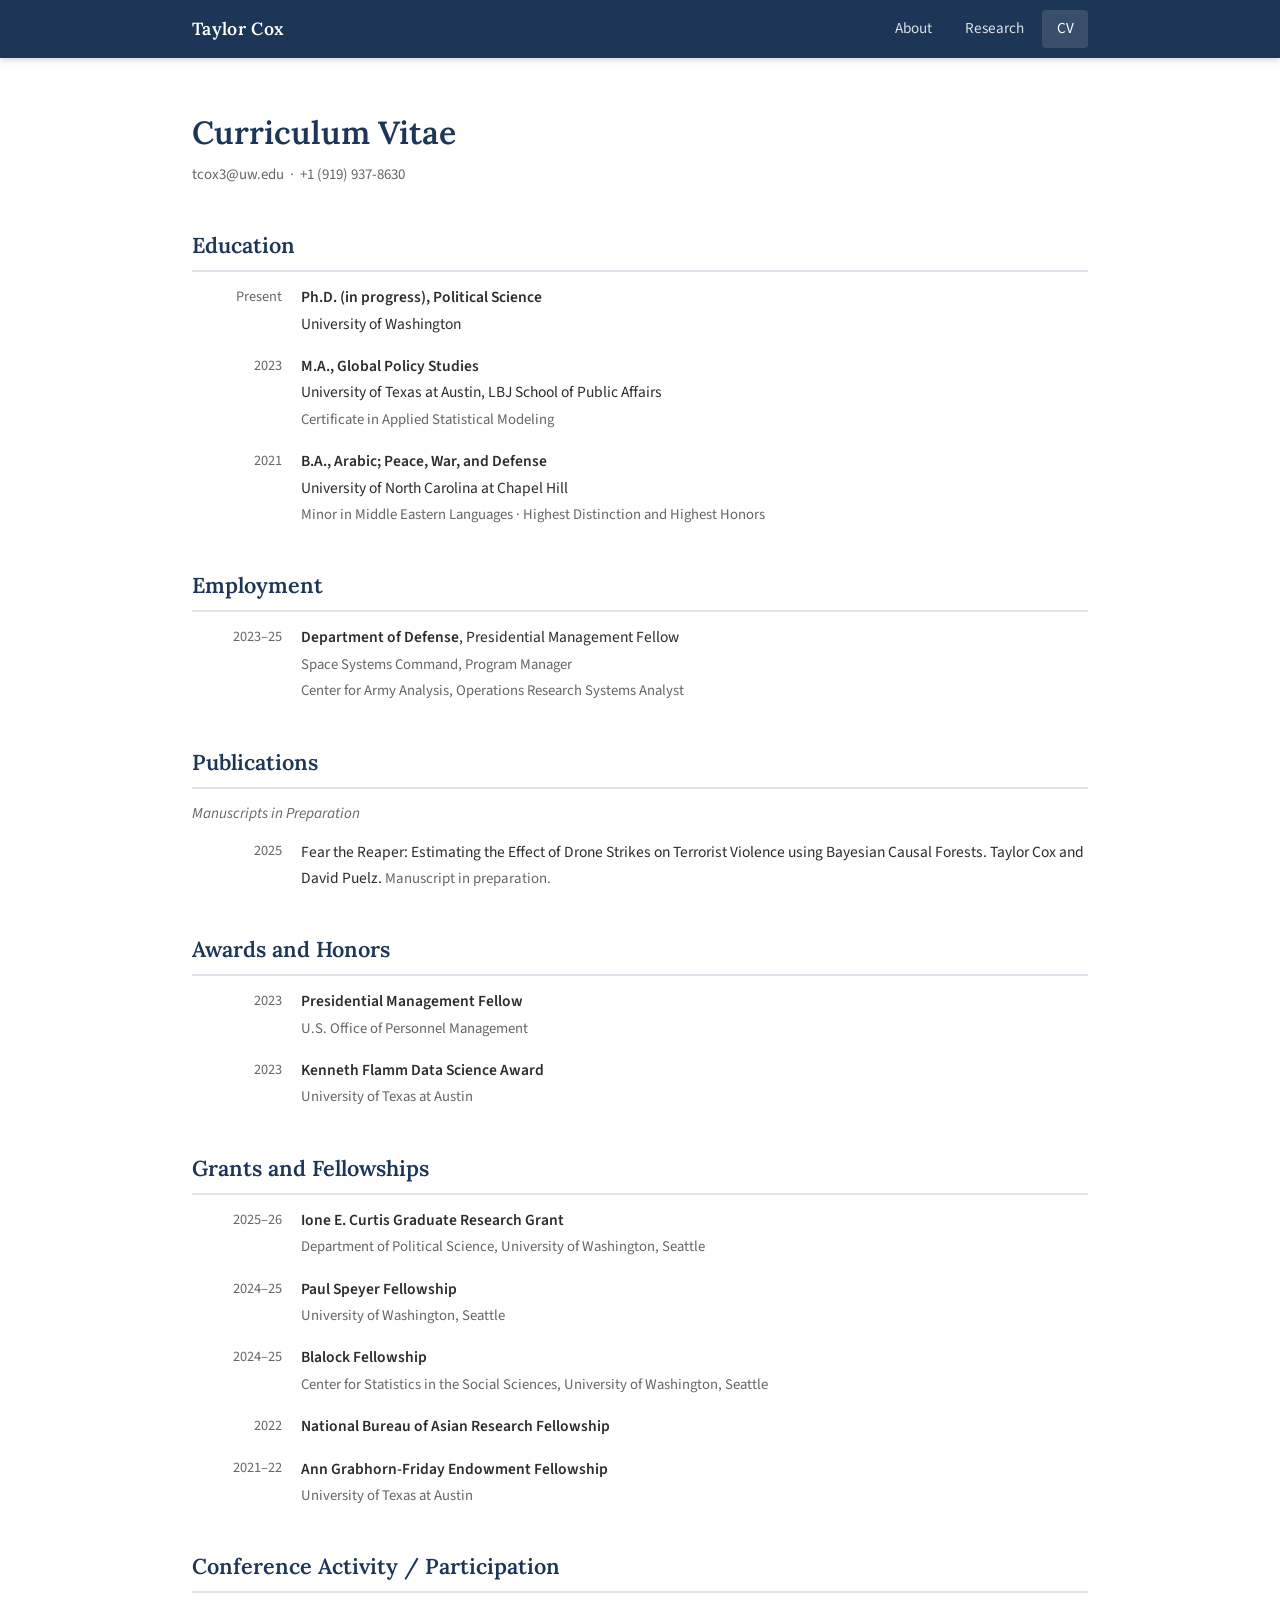
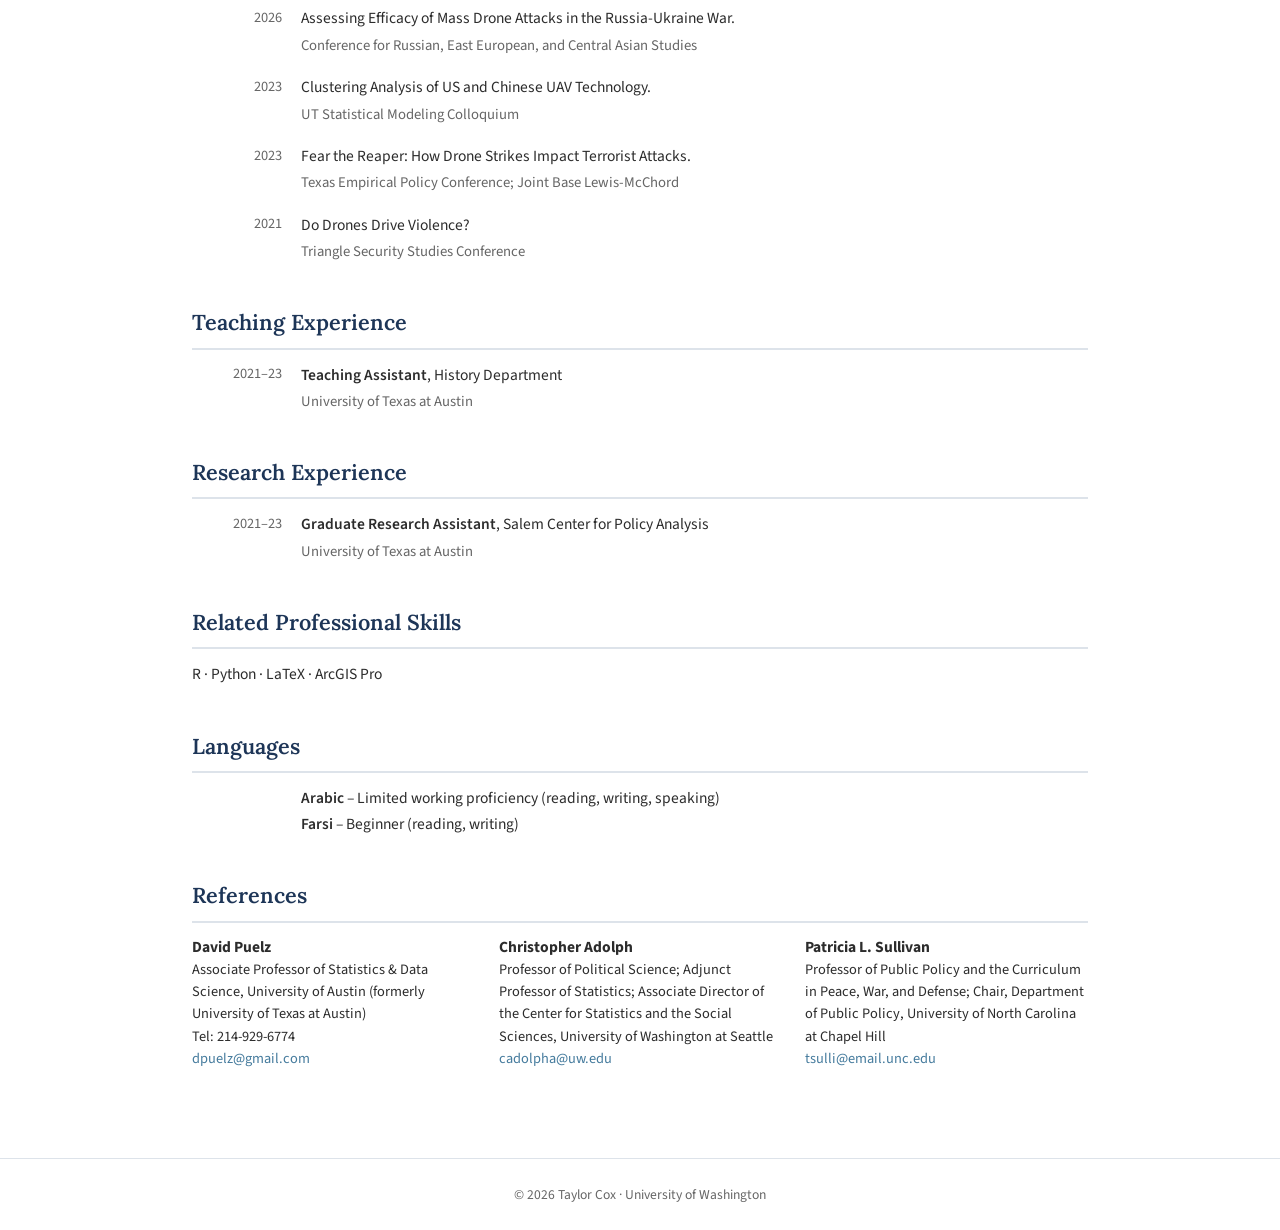
==== cv.html @ e660f240 "Add files via upload" ====
<!DOCTYPE html>
<html lang="en">
<head>
  <meta charset="UTF-8" />
  <meta name="viewport" content="width=device-width, initial-scale=1.0" />
  <title>CV – Taylor Cox</title>
  <link rel="stylesheet" href="style.css" />
</head>
<body>

  <!-- Navigation -->
  <nav>
    <div class="nav-inner">
      <a href="index.html" class="site-name">Taylor Cox</a>
      <ul>
        <li><a href="index.html">About</a></li>
        <li><a href="research.html">Research</a></li>
        <li><a href="cv.html" class="active">CV</a></li>
      </ul>
    </div>
  </nav>

  <!-- Main content -->
  <div class="page cv-page">

    <h1>Curriculum Vitae</h1>
    <div class="cv-contact">
      tcox3@uw.edu &nbsp;&middot;&nbsp; +1 (919) 937-8630
    </div>

    <!-- ======= EDUCATION ======= -->
    <div class="cv-section">
      <h2>Education</h2>

      <div class="cv-entry">
        <div class="cv-year">Present</div>
        <div class="cv-body">
          <strong>Ph.D. (in progress), Political Science</strong><br />
          University of Washington
        </div>
      </div>

      <div class="cv-entry">
        <div class="cv-year">2023</div>
        <div class="cv-body">
          <strong>M.A., Global Policy Studies</strong><br />
          University of Texas at Austin, LBJ School of Public Affairs<br />
          <span class="cv-sub">Certificate in Applied Statistical Modeling</span>
        </div>
      </div>

      <div class="cv-entry">
        <div class="cv-year">2021</div>
        <div class="cv-body">
          <strong>B.A., Arabic; Peace, War, and Defense</strong><br />
          University of North Carolina at Chapel Hill<br />
          <span class="cv-sub">Minor in Middle Eastern Languages &middot; Highest Distinction and Highest Honors</span>
        </div>
      </div>
    </div>

    <!-- ======= EMPLOYMENT ======= -->
    <div class="cv-section">
      <h2>Employment</h2>

      <div class="cv-entry">
        <div class="cv-year">2023&ndash;25</div>
        <div class="cv-body">
          <strong>Department of Defense</strong>, Presidential Management Fellow<br />
          <span class="cv-sub">Space Systems Command, Program Manager</span><br />
          <span class="cv-sub">Center for Army Analysis, Operations Research Systems Analyst</span>
        </div>
      </div>
    </div>

    <!-- ======= PUBLICATIONS ======= -->
    <div class="cv-section">
      <h2>Publications</h2>

      <p style="font-size:0.95rem; font-style:italic; color:var(--muted); margin-bottom:0.75rem;">
        Manuscripts in Preparation
      </p>

      <div class="cv-entry">
        <div class="cv-year">2025</div>
        <div class="cv-body">
          Fear the Reaper: Estimating the Effect of Drone Strikes on Terrorist Violence
          using Bayesian Causal Forests. Taylor Cox and David Puelz.
          <em>Manuscript in preparation.</em>
        </div>
      </div>
    </div>

    <!-- ======= AWARDS ======= -->
    <div class="cv-section">
      <h2>Awards and Honors</h2>

      <div class="cv-entry">
        <div class="cv-year">2023</div>
        <div class="cv-body">
          <strong>Presidential Management Fellow</strong><br />
          <span class="cv-sub">U.S. Office of Personnel Management</span>
        </div>
      </div>

      <div class="cv-entry">
        <div class="cv-year">2023</div>
        <div class="cv-body">
          <strong>Kenneth Flamm Data Science Award</strong><br />
          <span class="cv-sub">University of Texas at Austin</span>
        </div>
      </div>
    </div>

    <!-- ======= GRANTS & FELLOWSHIPS ======= -->
    <div class="cv-section">
      <h2>Grants and Fellowships</h2>

      <div class="cv-entry">
        <div class="cv-year">2025&ndash;26</div>
        <div class="cv-body">
          <strong>Ione E. Curtis Graduate Research Grant</strong><br />
          <span class="cv-sub">Department of Political Science, University of Washington, Seattle</span>
        </div>
      </div>

      <div class="cv-entry">
        <div class="cv-year">2024&ndash;25</div>
        <div class="cv-body">
          <strong>Paul Speyer Fellowship</strong><br />
          <span class="cv-sub">University of Washington, Seattle</span>
        </div>
      </div>

      <div class="cv-entry">
        <div class="cv-year">2024&ndash;25</div>
        <div class="cv-body">
          <strong>Blalock Fellowship</strong><br />
          <span class="cv-sub">Center for Statistics in the Social Sciences, University of Washington, Seattle</span>
        </div>
      </div>

      <div class="cv-entry">
        <div class="cv-year">2022</div>
        <div class="cv-body">
          <strong>National Bureau of Asian Research Fellowship</strong>
        </div>
      </div>

      <div class="cv-entry">
        <div class="cv-year">2021&ndash;22</div>
        <div class="cv-body">
          <strong>Ann Grabhorn-Friday Endowment Fellowship</strong><br />
          <span class="cv-sub">University of Texas at Austin</span>
        </div>
      </div>
    </div>

    <!-- ======= CONFERENCE ACTIVITY ======= -->
    <div class="cv-section">
      <h2>Conference Activity / Participation</h2>

      <div class="cv-entry">
        <div class="cv-year">2026</div>
        <div class="cv-body">
          Assessing Efficacy of Mass Drone Attacks in the Russia-Ukraine War.<br />
          <span class="cv-sub">Conference for Russian, East European, and Central Asian Studies</span>
        </div>
      </div>

      <div class="cv-entry">
        <div class="cv-year">2023</div>
        <div class="cv-body">
          Clustering Analysis of US and Chinese UAV Technology.<br />
          <span class="cv-sub">UT Statistical Modeling Colloquium</span>
        </div>
      </div>

      <div class="cv-entry">
        <div class="cv-year">2023</div>
        <div class="cv-body">
          Fear the Reaper: How Drone Strikes Impact Terrorist Attacks.<br />
          <span class="cv-sub">Texas Empirical Policy Conference; Joint Base Lewis-McChord</span>
        </div>
      </div>

      <div class="cv-entry">
        <div class="cv-year">2021</div>
        <div class="cv-body">
          Do Drones Drive Violence?<br />
          <span class="cv-sub">Triangle Security Studies Conference</span>
        </div>
      </div>
    </div>

    <!-- ======= TEACHING ======= -->
    <div class="cv-section">
      <h2>Teaching Experience</h2>

      <div class="cv-entry">
        <div class="cv-year">2021&ndash;23</div>
        <div class="cv-body">
          <strong>Teaching Assistant</strong>, History Department<br />
          <span class="cv-sub">University of Texas at Austin</span>
        </div>
      </div>
    </div>

    <!-- ======= RESEARCH EXPERIENCE ======= -->
    <div class="cv-section">
      <h2>Research Experience</h2>

      <div class="cv-entry">
        <div class="cv-year">2021&ndash;23</div>
        <div class="cv-body">
          <strong>Graduate Research Assistant</strong>, Salem Center for Policy Analysis<br />
          <span class="cv-sub">University of Texas at Austin</span>
        </div>
      </div>
    </div>

    <!-- ======= SKILLS ======= -->
    <div class="cv-section">
      <h2>Related Professional Skills</h2>
      <p class="cv-skills">R &middot; Python &middot; LaTeX &middot; ArcGIS Pro</p>
    </div>

    <!-- ======= LANGUAGES ======= -->
    <div class="cv-section">
      <h2>Languages</h2>
      <div class="cv-entry">
        <div class="cv-year"></div>
        <div class="cv-body">
          <strong>Arabic</strong> &ndash; Limited working proficiency (reading, writing, speaking)<br />
          <strong>Farsi</strong> &ndash; Beginner (reading, writing)
        </div>
      </div>
    </div>

    <!-- ======= REFERENCES ======= -->
    <div class="cv-section">
      <h2>References</h2>
      <div class="cv-refs">

        <div class="cv-ref-entry">
          <strong>David Puelz</strong>
          Associate Professor of Statistics &amp; Data Science, University of Austin
          (formerly University of Texas at Austin)<br />
          Tel: 214-929-6774<br />
          <a href="mailto:dpuelz@gmail.com">dpuelz@gmail.com</a>
        </div>

        <div class="cv-ref-entry">
          <strong>Christopher Adolph</strong>
          Professor of Political Science; Adjunct Professor of Statistics;
          Associate Director of the Center for Statistics and the Social Sciences,
          University of Washington at Seattle<br />
          <a href="mailto:cadolpha@uw.edu">cadolpha@uw.edu</a>
        </div>

        <div class="cv-ref-entry">
          <strong>Patricia L. Sullivan</strong>
          Professor of Public Policy and the Curriculum in Peace, War, and Defense;
          Chair, Department of Public Policy, University of North Carolina at Chapel Hill<br />
          <a href="mailto:tsulli@email.unc.edu">tsulli@email.unc.edu</a>
        </div>

      </div>
    </div>

  </div><!-- end .page -->

  <footer>
    &copy; 2026 Taylor Cox &middot; University of Washington
  </footer>

</body>
</html>
---- style.css ----
/* ===================================
   Taylor Cox – Personal Website
   =================================== */

@import url('https://fonts.googleapis.com/css2?family=Lora:ital,wght@0,400;0,600;1,400&family=Source+Sans+3:wght@300;400;600&display=swap');

:root {
  --navy:       #1d3557;
  --blue:       #457b9d;
  --light-blue: #a8c7d8;
  --white:      #ffffff;
  --off-white:  #f5f7fa;
  --text:       #2c2c2c;
  --muted:      #666666;
  --border:     #dde3ea;
  --max-width:  960px;
}

/* ----- Reset ----- */
*, *::before, *::after { box-sizing: border-box; margin: 0; padding: 0; }

html { scroll-behavior: smooth; }

body {
  font-family: 'Source Sans 3', 'Helvetica Neue', Arial, sans-serif;
  font-size: 17px;
  line-height: 1.7;
  color: var(--text);
  background: var(--white);
}

a { color: var(--blue); text-decoration: none; }
a:hover { text-decoration: underline; color: var(--navy); }

/* ----- Navigation ----- */
nav {
  background: var(--navy);
  position: sticky;
  top: 0;
  z-index: 100;
  box-shadow: 0 2px 6px rgba(0,0,0,0.18);
}

nav .nav-inner {
  max-width: var(--max-width);
  margin: 0 auto;
  padding: 0 2rem;
  display: flex;
  align-items: center;
  justify-content: space-between;
  height: 58px;
}

nav .site-name {
  font-family: 'Lora', Georgia, serif;
  font-size: 1.1rem;
  font-weight: 600;
  color: var(--white);
  letter-spacing: 0.02em;
}
nav .site-name:hover { text-decoration: none; color: var(--light-blue); }

nav ul {
  list-style: none;
  display: flex;
  gap: 0.25rem;
}

nav ul li a {
  display: block;
  padding: 0.4rem 0.9rem;
  color: rgba(255,255,255,0.85);
  font-size: 0.95rem;
  font-weight: 400;
  border-radius: 4px;
  transition: background 0.15s, color 0.15s;
}

nav ul li a:hover,
nav ul li a.active {
  background: rgba(255,255,255,0.12);
  color: var(--white);
  text-decoration: none;
}

/* ----- Page wrapper ----- */
.page {
  max-width: var(--max-width);
  margin: 0 auto;
  padding: 3rem 2rem 5rem;
}

/* ----- Section headings ----- */
h1 {
  font-family: 'Lora', Georgia, serif;
  font-size: 2rem;
  font-weight: 600;
  color: var(--navy);
  margin-bottom: 0.25rem;
}

h2 {
  font-family: 'Lora', Georgia, serif;
  font-size: 1.35rem;
  font-weight: 600;
  color: var(--navy);
  margin-top: 2.5rem;
  margin-bottom: 0.75rem;
  padding-bottom: 0.4rem;
  border-bottom: 2px solid var(--border);
}

h3 {
  font-size: 1.05rem;
  font-weight: 600;
  color: var(--text);
  margin-bottom: 0.2rem;
}

p { margin-bottom: 1rem; }

/* ----- Banner photo ----- */
.banner {
  width: 100%;
  height: 260px;
  overflow: hidden;
  position: relative;
}
.banner-img {
  width: 100%;
  height: 100%;
  object-fit: cover;
  object-position: center 30%;
  display: block;
}

/* ----- Home page layout ----- */
.home-hero {
  display: grid;
  grid-template-columns: 1fr;
  gap: 3rem;
  align-items: start;
  margin-bottom: 2.5rem;
}

.home-hero .bio h1 { margin-bottom: 0.1rem; }

.home-hero .bio .title-line {
  font-size: 1rem;
  color: var(--muted);
  margin-bottom: 0.3rem;
  font-style: italic;
}

.home-hero .bio .specializations {
  font-size: 0.93rem;
  color: var(--blue);
  font-weight: 600;
  margin-bottom: 1.4rem;
  letter-spacing: 0.01em;
}

.profile-photo {
  width: 100%;
  border-radius: 6px;
  box-shadow: 0 4px 16px rgba(0,0,0,0.14);
  display: block;
}

.contact-line {
  font-size: 0.92rem;
  color: var(--muted);
  margin-top: 1.5rem;
}

.contact-line a { color: var(--blue); }

/* ----- Research page ----- */
.paper-entry {
  margin-bottom: 2rem;
  padding-bottom: 1.75rem;
  border-bottom: 1px solid var(--border);
}
.paper-entry:last-child { border-bottom: none; }

.paper-title {
  font-family: 'Lora', Georgia, serif;
  font-size: 1.08rem;
  font-weight: 600;
  color: var(--navy);
  margin-bottom: 0.2rem;
}

.paper-authors {
  font-size: 0.93rem;
  color: var(--muted);
  margin-bottom: 0.4rem;
}

.paper-status {
  display: inline-block;
  font-size: 0.8rem;
  font-weight: 600;
  text-transform: uppercase;
  letter-spacing: 0.06em;
  background: var(--off-white);
  color: var(--blue);
  border: 1px solid var(--light-blue);
  padding: 0.15rem 0.5rem;
  border-radius: 3px;
  margin-bottom: 0.6rem;
}

.paper-abstract {
  font-size: 0.95rem;
  color: var(--text);
  margin-top: 0.5rem;
  margin-bottom: 0.6rem;
}

.paper-links { margin-top: 0.5rem; }
.paper-links a {
  display: inline-block;
  margin-right: 0.8rem;
  font-size: 0.9rem;
  font-weight: 600;
  color: var(--navy);
  border: 1px solid var(--navy);
  padding: 0.2rem 0.65rem;
  border-radius: 3px;
  transition: background 0.15s, color 0.15s;
}
.paper-links a:hover {
  background: var(--navy);
  color: var(--white);
  text-decoration: none;
}

/* ----- CV page ----- */
.cv-page h1 { margin-bottom: 0.1rem; }
.cv-contact {
  font-size: 0.93rem;
  color: var(--muted);
  margin-bottom: 2rem;
}

.cv-section { margin-bottom: 0.5rem; }

.cv-entry {
  display: grid;
  grid-template-columns: 90px 1fr;
  gap: 0.5rem 1.2rem;
  margin-bottom: 1rem;
  font-size: 0.97rem;
}

.cv-year {
  color: var(--muted);
  font-size: 0.9rem;
  padding-top: 0.05rem;
  text-align: right;
  white-space: nowrap;
}

.cv-body {}
.cv-body strong { font-weight: 600; }
.cv-body em { color: var(--muted); font-style: normal; font-size: 0.93rem; }
.cv-body .cv-sub { font-size: 0.92rem; color: var(--muted); }

.cv-skills { font-size: 0.97rem; margin-bottom: 0.5rem; }

/* Reference entries (3-column) */
.cv-refs {
  display: grid;
  grid-template-columns: repeat(auto-fit, minmax(240px, 1fr));
  gap: 1.5rem;
}
.cv-ref-entry {
  font-size: 0.9rem;
  line-height: 1.55;
}
.cv-ref-entry strong { display: block; font-size: 0.97rem; }

/* Download CV link */
.cv-download-link {
  display: inline-block;
  margin-top: 0.5rem;
  margin-bottom: 2rem;
  font-size: 0.9rem;
  font-weight: 600;
  color: var(--navy);
  border: 1px solid var(--navy);
  padding: 0.25rem 0.8rem;
  border-radius: 3px;
  transition: background 0.15s, color 0.15s;
}
.cv-download-link:hover {
  background: var(--navy);
  color: var(--white);
  text-decoration: none;
}

/* ----- Footer ----- */
footer {
  border-top: 1px solid var(--border);
  padding: 1.5rem 2rem;
  text-align: center;
  font-size: 0.85rem;
  color: var(--muted);
}

/* ----- Responsive ----- */
@media (max-width: 680px) {
  .home-hero {
    grid-template-columns: 1fr;
  }
  .home-hero .photo-col {
    max-width: 180px;
  }
  .cv-entry {
    grid-template-columns: 1fr;
    gap: 0;
  }
  .cv-year {
    text-align: left;
    font-size: 0.85rem;
  }
  nav .site-name { font-size: 0.95rem; }
}
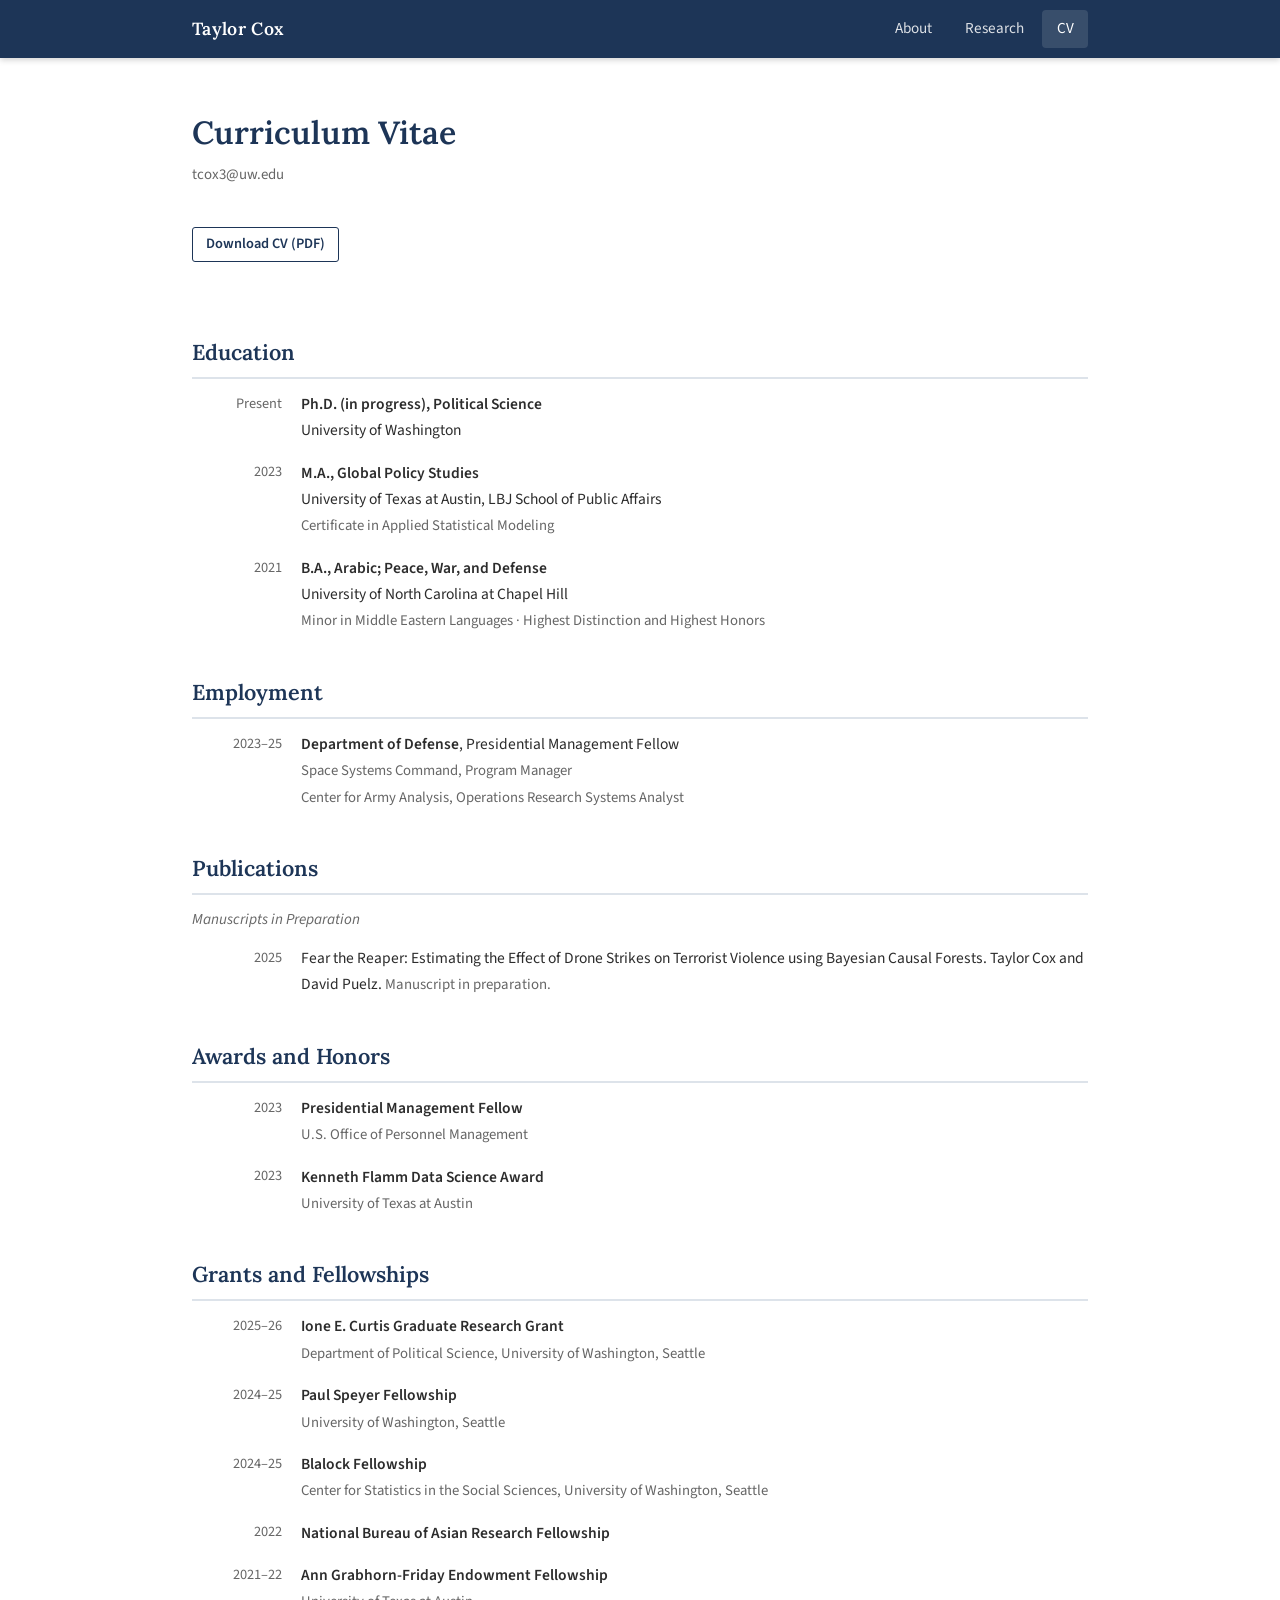
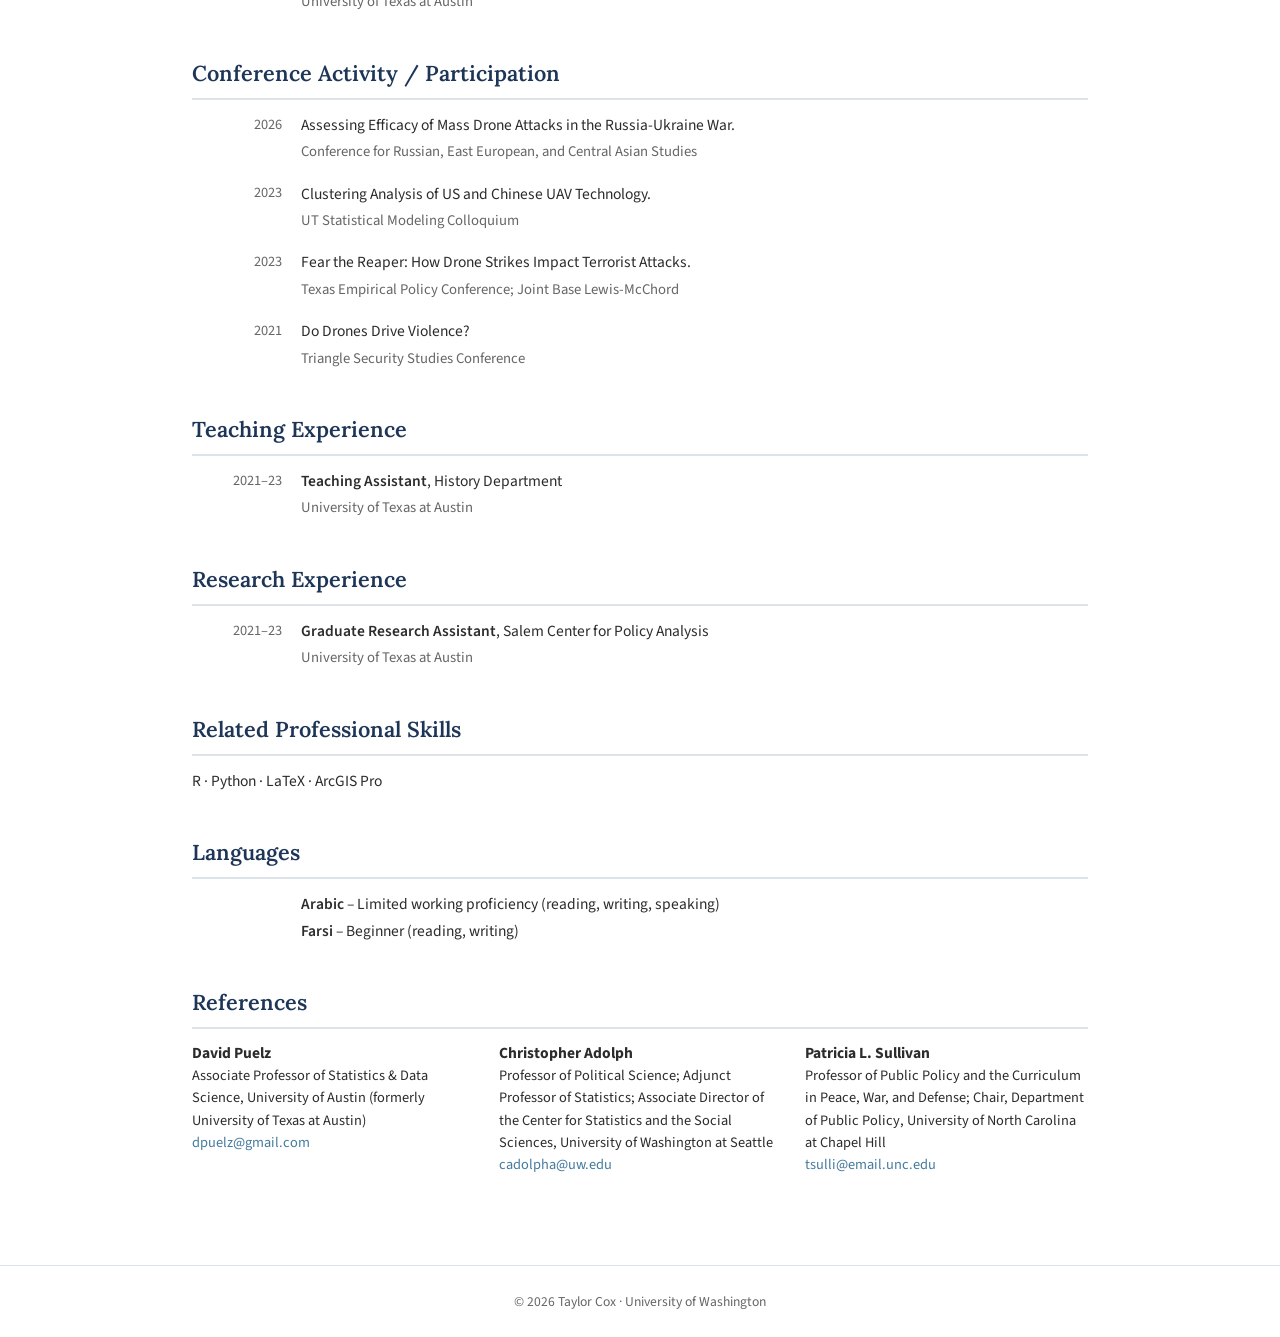
==== commit 39d369e8: "Add files via upload" ====
--- a/cv.html
+++ b/cv.html
@@ -25,8 +25,9 @@
 
     <h1>Curriculum Vitae</h1>
     <div class="cv-contact">
-      tcox3@uw.edu &nbsp;&middot;&nbsp; +1 (919) 937-8630
-    </div>
+      tcox3@uw.edu
+    </div>
+    <a href="papers/Taylor_Cox_CV_2026.pdf" class="cv-download-link" target="_blank">Download CV (PDF)</a>
 
     <!-- ======= EDUCATION ======= -->
     <div class="cv-section">
@@ -246,7 +247,6 @@
           <strong>David Puelz</strong>
           Associate Professor of Statistics &amp; Data Science, University of Austin
           (formerly University of Texas at Austin)<br />
-          Tel: 214-929-6774<br />
           <a href="mailto:dpuelz@gmail.com">dpuelz@gmail.com</a>
         </div>
 
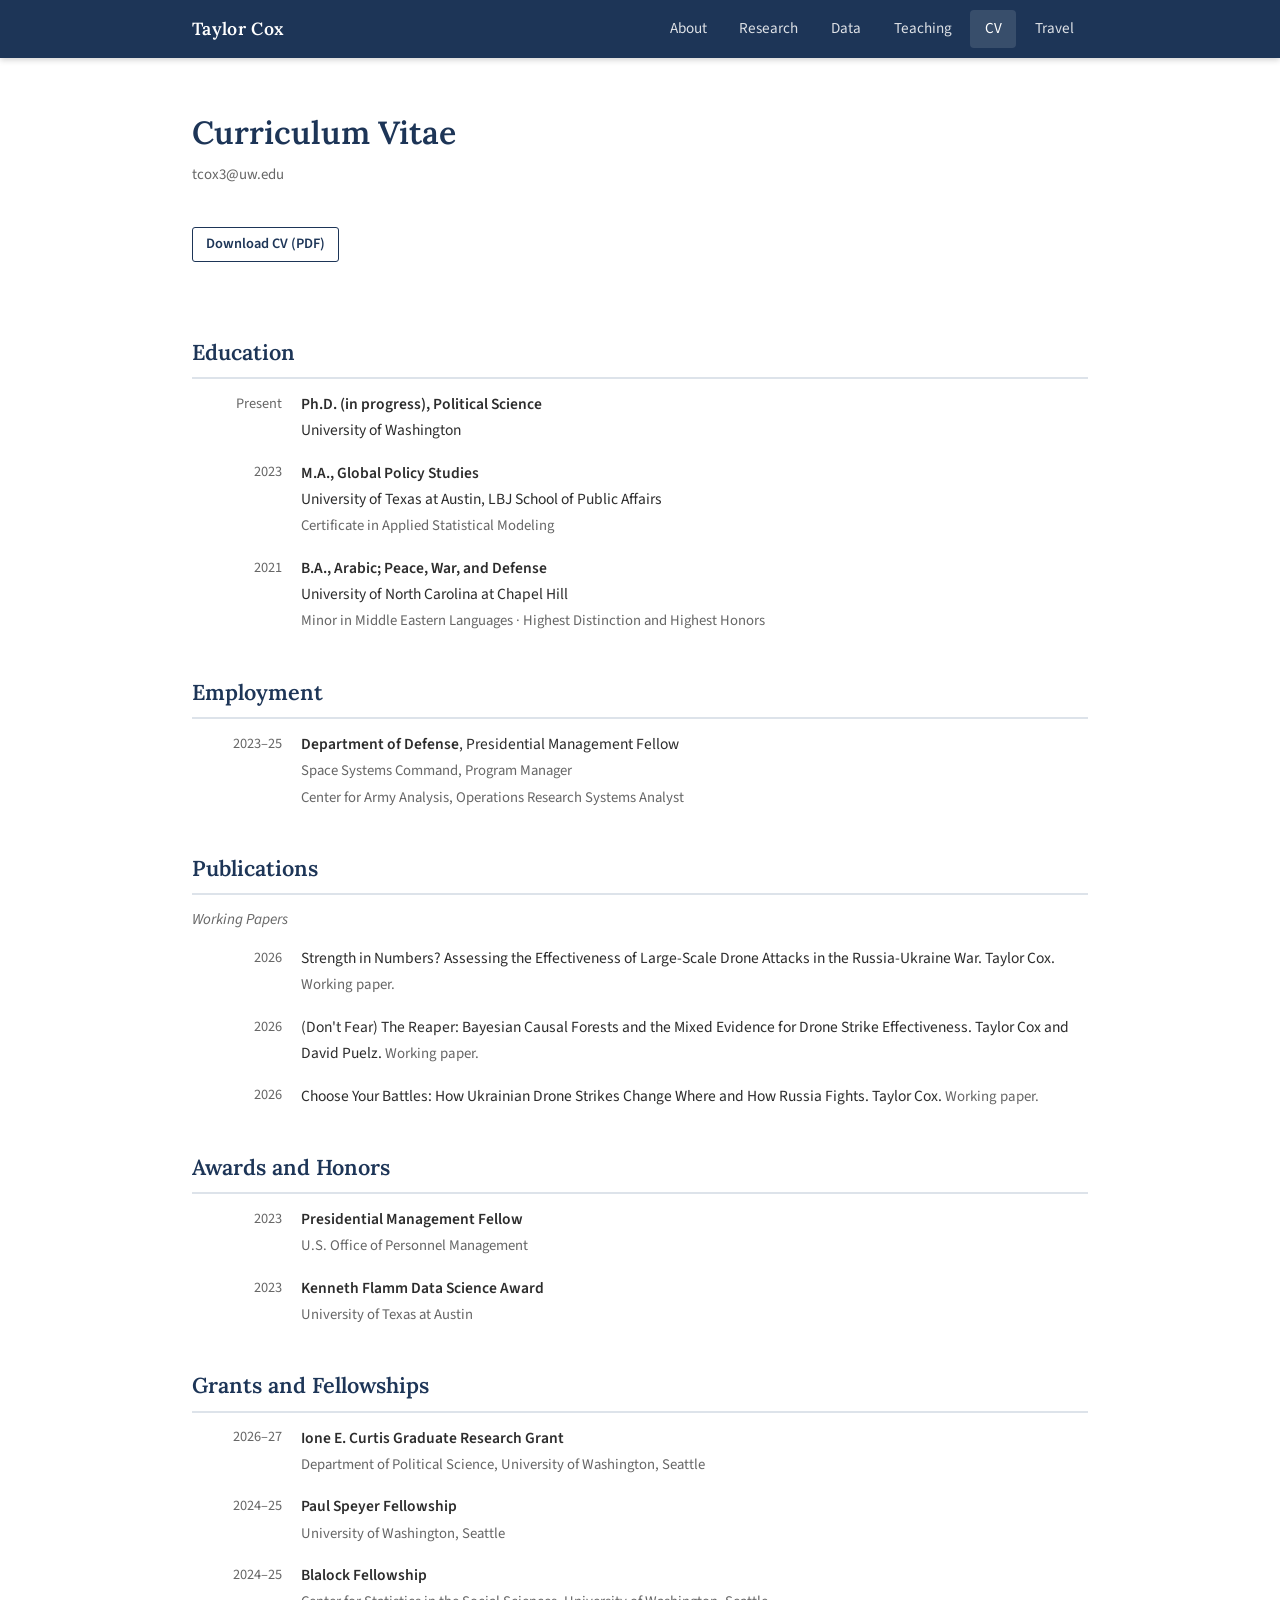
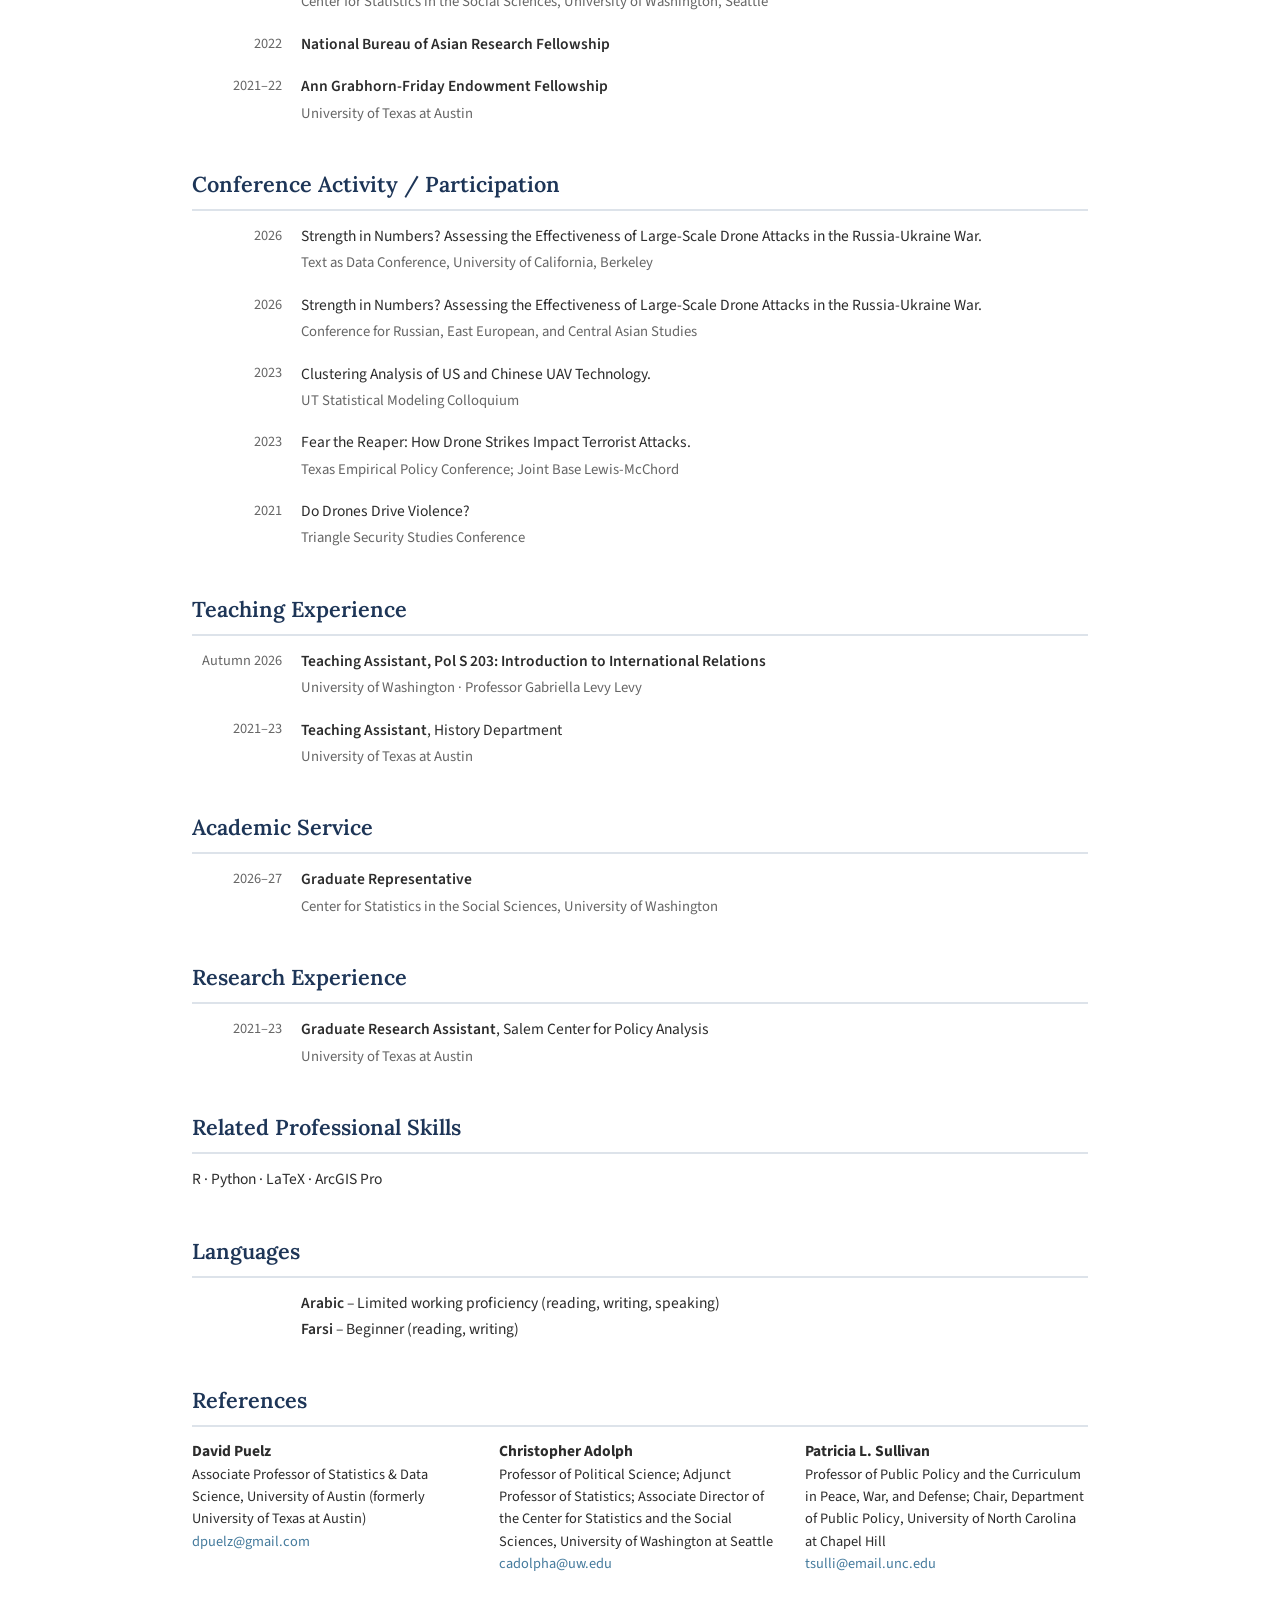
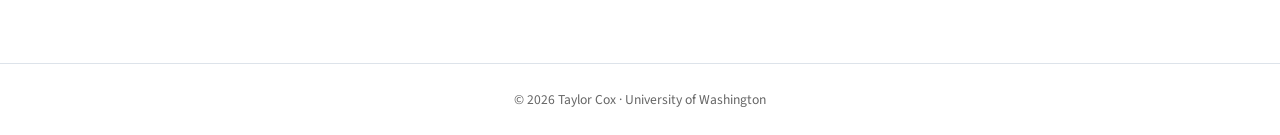
==== commit 3c14e6fb: "Refresh academic website content and travel gallery" ====
--- a/cv.html
+++ b/cv.html
@@ -15,7 +15,10 @@
       <ul>
         <li><a href="index.html">About</a></li>
         <li><a href="research.html">Research</a></li>
+        <li><a href="data.html">Data</a></li>
+        <li><a href="teaching.html">Teaching</a></li>
         <li><a href="cv.html" class="active">CV</a></li>
+        <li><a href="travel.html">Travel</a></li>
       </ul>
     </div>
   </nav>
@@ -79,15 +82,30 @@
       <h2>Publications</h2>
 
       <p style="font-size:0.95rem; font-style:italic; color:var(--muted); margin-bottom:0.75rem;">
-        Manuscripts in Preparation
+        Working Papers
       </p>
 
       <div class="cv-entry">
-        <div class="cv-year">2025</div>
-        <div class="cv-body">
-          Fear the Reaper: Estimating the Effect of Drone Strikes on Terrorist Violence
-          using Bayesian Causal Forests. Taylor Cox and David Puelz.
-          <em>Manuscript in preparation.</em>
+        <div class="cv-year">2026</div>
+        <div class="cv-body">
+          Strength in Numbers? Assessing the Effectiveness of Large-Scale Drone Attacks in the
+          Russia-Ukraine War. Taylor Cox. <em>Working paper.</em>
+        </div>
+      </div>
+
+      <div class="cv-entry">
+        <div class="cv-year">2026</div>
+        <div class="cv-body">
+          (Don&#39;t Fear) The Reaper: Bayesian Causal Forests and the Mixed Evidence for Drone
+          Strike Effectiveness. Taylor Cox and David Puelz. <em>Working paper.</em>
+        </div>
+      </div>
+
+      <div class="cv-entry">
+        <div class="cv-year">2026</div>
+        <div class="cv-body">
+          Choose Your Battles: How Ukrainian Drone Strikes Change Where and How Russia Fights.
+          Taylor Cox. <em>Working paper.</em>
         </div>
       </div>
     </div>
@@ -118,7 +136,7 @@
       <h2>Grants and Fellowships</h2>
 
       <div class="cv-entry">
-        <div class="cv-year">2025&ndash;26</div>
+        <div class="cv-year">2026&ndash;27</div>
         <div class="cv-body">
           <strong>Ione E. Curtis Graduate Research Grant</strong><br />
           <span class="cv-sub">Department of Political Science, University of Washington, Seattle</span>
@@ -164,7 +182,17 @@
       <div class="cv-entry">
         <div class="cv-year">2026</div>
         <div class="cv-body">
-          Assessing Efficacy of Mass Drone Attacks in the Russia-Ukraine War.<br />
+          Strength in Numbers? Assessing the Effectiveness of Large-Scale Drone Attacks in the
+          Russia-Ukraine War.<br />
+          <span class="cv-sub">Text as Data Conference, University of California, Berkeley</span>
+        </div>
+      </div>
+
+      <div class="cv-entry">
+        <div class="cv-year">2026</div>
+        <div class="cv-body">
+          Strength in Numbers? Assessing the Effectiveness of Large-Scale Drone Attacks in the
+          Russia-Ukraine War.<br />
           <span class="cv-sub">Conference for Russian, East European, and Central Asian Studies</span>
         </div>
       </div>
@@ -199,10 +227,31 @@
       <h2>Teaching Experience</h2>
 
       <div class="cv-entry">
+        <div class="cv-year">Autumn 2026</div>
+        <div class="cv-body">
+          <strong>Teaching Assistant, Pol S 203: Introduction to International Relations</strong><br />
+          <span class="cv-sub">University of Washington &middot; Professor Gabriella Levy Levy</span>
+        </div>
+      </div>
+
+      <div class="cv-entry">
         <div class="cv-year">2021&ndash;23</div>
         <div class="cv-body">
           <strong>Teaching Assistant</strong>, History Department<br />
           <span class="cv-sub">University of Texas at Austin</span>
+        </div>
+      </div>
+    </div>
+
+    <!-- ======= ACADEMIC SERVICE ======= -->
+    <div class="cv-section">
+      <h2>Academic Service</h2>
+
+      <div class="cv-entry">
+        <div class="cv-year">2026&ndash;27</div>
+        <div class="cv-body">
+          <strong>Graduate Representative</strong><br />
+          <span class="cv-sub">Center for Statistics in the Social Sciences, University of Washington</span>
         </div>
       </div>
     </div>
--- a/style.css
+++ b/style.css
@@ -122,15 +122,10 @@
 /* ----- Banner photo ----- */
 .banner {
   width: 100%;
-  height: 260px;
-  overflow: hidden;
-  position: relative;
 }
 .banner-img {
   width: 100%;
-  height: 100%;
-  object-fit: cover;
-  object-position: center 30%;
+  height: auto;
   display: block;
 }
 
@@ -177,11 +172,21 @@
 
 /* ----- Research page ----- */
 .paper-entry {
+  display: grid;
+  grid-template-columns: 190px minmax(0, 1fr);
+  gap: 1.25rem;
   margin-bottom: 2rem;
   padding-bottom: 1.75rem;
   border-bottom: 1px solid var(--border);
 }
 .paper-entry:last-child { border-bottom: none; }
+
+.paper-illustration {
+  width: 100%;
+  aspect-ratio: 16 / 9;
+  object-fit: cover;
+  border: 1px solid var(--border);
+}
 
 .paper-title {
   font-family: 'Lora', Georgia, serif;
@@ -218,6 +223,73 @@
   margin-bottom: 0.6rem;
 }
 
+.paper-abstract-toggle { margin-top: 0.6rem; }
+.paper-abstract-toggle summary {
+  width: fit-content;
+  color: var(--blue);
+  cursor: pointer;
+  font-size: 0.9rem;
+  font-weight: 600;
+  list-style: none;
+}
+.paper-abstract-toggle summary::-webkit-details-marker { display: none; }
+.paper-abstract-toggle summary::after {
+  content: " ▼";
+  font-size: 0.75rem;
+}
+.paper-abstract-toggle summary:hover { color: var(--navy); }
+.paper-abstract-toggle[open] summary { margin-bottom: 0.1rem; }
+.paper-abstract-toggle[open] summary::after { content: " ▲"; }
+
+.paper-award {
+  font-size: 0.9rem;
+  color: var(--muted);
+  font-style: italic;
+  margin-top: 0.5rem;
+}
+
+/* ----- Data map ----- */
+.data-map-section { margin-top: 2.5rem; }
+.data-map-heading {
+  display: flex;
+  align-items: baseline;
+  justify-content: space-between;
+  gap: 1.5rem;
+}
+.data-map-heading h2 { flex: 1; }
+.data-map-heading p { font-size: 0.95rem; color: var(--muted); max-width: 580px; }
+.data-map-coverage { color: var(--muted); font-size: 0.9rem; white-space: nowrap; }
+.data-map-controls {
+  display: flex;
+  align-items: center;
+  justify-content: space-between;
+  gap: 1rem;
+  margin: 1rem 0;
+}
+.data-map-metric { display: flex; border: 1px solid var(--navy); }
+.data-map-button, .data-map-filter {
+  border: 0;
+  background: transparent;
+  color: var(--navy);
+  cursor: pointer;
+  font: inherit;
+  font-size: 0.85rem;
+  font-weight: 600;
+}
+.data-map-button { padding: 0.35rem 0.75rem; }
+.data-map-button + .data-map-button { border-left: 1px solid var(--navy); }
+.data-map-button.active { background: var(--navy); color: var(--white); }
+.data-map-filters { display: flex; flex-wrap: wrap; gap: 0.65rem; }
+.data-map-filter { display: flex; align-items: center; gap: 0.3rem; color: var(--text); }
+.data-map-filter[aria-pressed="false"] { color: var(--muted); text-decoration: line-through; }
+.data-map-swatch { width: 0.65rem; height: 0.65rem; border-radius: 50%; background: var(--weapon-color); }
+.attack-map { width: 100%; height: 520px; border: 1px solid var(--border); background: #edf0ec; }
+.data-map-note { margin-top: 0.6rem; color: var(--muted); font-size: 0.83rem; }
+.leaflet-container { font-family: 'Source Sans 3', 'Helvetica Neue', Arial, sans-serif; }
+.map-popup { min-width: 150px; }
+.map-popup strong { display: block; color: var(--navy); }
+.map-popup span { display: block; color: var(--muted); font-size: 0.82rem; }
+
 .paper-links { margin-top: 0.5rem; }
 .paper-links a {
   display: inline-block;
@@ -300,6 +372,104 @@
   text-decoration: none;
 }
 
+.travel-page { --travel-ink: #254d43; --travel-line: #cbd5cb; }
+.travel-page [hidden] { display: none !important; }
+.travel-page main { background: #fafbf8; }
+.travel-page h1, .travel-page h2 { color: var(--travel-ink); }
+.travel-heading, .travel-destinations { max-width: 1200px; margin: auto; padding: 2rem; }
+.travel-heading { display: flex; align-items: baseline; justify-content: space-between; gap: 1rem; flex-wrap: wrap; }
+.travel-heading p { margin: 0.5rem 0 0; color: #496354; }
+.travel-heading a { color: var(--travel-ink); white-space: nowrap; }
+#marker-choices { position: absolute; top: 1rem; left: 1rem; width: min(280px, calc(100% - 2rem)); max-height: calc(100% - 6rem); overflow: auto; padding: 0.75rem; background: #fafbf8; border: 1px solid var(--travel-line); border-radius: 4px; box-shadow: 0 4px 16px #254d4326; }
+.marker-choices-heading { display: flex; align-items: center; justify-content: space-between; gap: 0.5rem; }
+.marker-choices-heading h3 { font-size: 1rem; color: var(--travel-ink); }
+#marker-options { display: grid; }
+#marker-options button { min-height: 44px; padding: 0.5rem; text-align: left; font: inherit; color: var(--travel-ink); background: transparent; border: 0; border-top: 1px solid var(--travel-line); cursor: pointer; }
+#marker-options button:hover { background: #e0e9df; }
+.travel-stage {
+  display: grid;
+  grid-template-columns: minmax(0, 1.35fr) minmax(320px, 1fr);
+  min-height: 580px;
+  padding: 0 max(2rem, calc((100% - 1280px) / 2));
+  background: radial-gradient(ellipse at 25% 45%, #f7f9f3 0%, #dce5dc 65%, #edf0e8 100%);
+  border-block: 1px solid var(--travel-line);
+}
+.globe-surface { position: relative; min-width: 0; height: 580px; }
+#travel-globe { position: absolute; inset: 0; overflow: hidden; cursor: grab; }
+#travel-globe:active { cursor: grabbing; }
+#travel-globe canvas { display: block; touch-action: none; }
+.globe-tools { position: absolute; bottom: 1.5rem; left: 0; display: flex; gap: 0.4rem; }
+.travel-icon {
+  display: inline-flex;
+  align-items: center;
+  justify-content: center;
+  flex-shrink: 0;
+  width: 44px;
+  height: 44px;
+  background: #fafbf8;
+  color: var(--travel-ink);
+  border: 1px solid var(--travel-line);
+  border-radius: 4px;
+  cursor: pointer;
+  font: inherit;
+}
+.travel-icon svg { width: 20px; height: 20px; }
+.travel-icon i { font-style: normal; }
+.travel-icon:hover, .travel-icon[aria-pressed="true"] { background: var(--travel-ink); color: #fff; }
+.travel-icon:disabled { opacity: 0.35; cursor: default; background: #fafbf8; color: var(--travel-ink); }
+.travel-page :focus-visible { outline: 3px solid #a1442c; outline-offset: 4px; }
+.earth-credit { position: absolute; bottom: 0.3rem; left: 0; color: #425b50; font-size: 0.72rem; }
+.travel-gallery { min-width: 0; padding: 1.5rem 0 1.25rem 2rem; display: flex; flex-direction: column; }
+.gallery-heading { display: flex; justify-content: space-between; gap: 0.75rem; min-height: 85px; align-items: flex-start; }
+.gallery-heading > div { min-width: 0; }
+.gallery-heading p { margin: 0; color: #496354; font-size: 0.9rem; }
+.gallery-heading h2 { border: 0; font-size: 1.6rem; line-height: 1.3; margin: 0.2rem 0 0.8rem; padding: 0; overflow-wrap: anywhere; }
+.gallery-photo { margin: 0; min-height: 0; flex: 1; }
+.gallery-photo a { display: flex; width: 100%; height: 390px; background: #d2dbd0; }
+.gallery-photo img { display: block; width: 100%; height: 100%; object-fit: contain; }
+.gallery-controls { display: flex; align-items: center; justify-content: space-between; gap: 1rem; padding-top: 1rem; }
+#gallery-count { font-variant-numeric: tabular-nums; color: var(--travel-ink); }
+.travel-stage.gallery-closed { grid-template-columns: minmax(0, 1fr); }
+.travel-stage.without-globe { grid-template-columns: minmax(0, 720px); justify-content: center; }
+.without-globe .travel-gallery { padding-left: 0; }
+.destination-heading { display: flex; justify-content: space-between; align-items: baseline; gap: 1rem; margin-bottom: 1rem; }
+.destination-heading h2 { border: 0; margin: 0; padding: 0; }
+.destination-heading > span { font-size: 0.9rem; color: #58665b; }
+.destination-list { display: grid; grid-template-columns: repeat(3, minmax(0, 1fr)); column-gap: 2rem; align-items: start; }
+.destination-list details { min-width: 0; border-bottom: 1px solid var(--travel-line); }
+.destination-list summary { cursor: pointer; padding: 0.8rem 0; min-height: 76px; color: var(--travel-ink); }
+.destination-list summary span { font-size: 0.82rem; color: #58665b; display: block; }
+.destination-list summary:hover, .destination-list summary.selected { color: #a1442c; }
+.travel-enhanced .destination-list summary { list-style: none; }
+.travel-enhanced .destination-list summary::-webkit-details-marker { display: none; }
+.destination-photos { display: grid; gap: 0.8rem; padding-bottom: 1rem; }
+.destination-photos img { display: block; width: 100%; height: auto; }
+.travel-destinations { padding-block: 2.5rem 4rem; scroll-margin-top: 120px; }
+.travel-gallery { scroll-margin-top: 130px; }
+@media (max-width: 900px) {
+  .travel-stage { padding-inline: 1.25rem; grid-template-columns: minmax(0, 1fr) minmax(280px, 1fr); }
+  .travel-gallery { padding-left: 1rem; }
+  .destination-list { grid-template-columns: repeat(2, minmax(0, 1fr)); }
+}
+@media (max-width: 680px) {
+  .travel-heading, .travel-destinations { padding-inline: 1.25rem; }
+  .travel-heading { padding-block: 1.25rem; }
+  .travel-stage { grid-template-columns: minmax(0, 1fr); padding: 0; min-height: 0; }
+  .globe-surface { height: auto; aspect-ratio: 1 / 1; max-height: 520px; }
+  .globe-tools { left: 1.25rem; bottom: 1.7rem; }
+  .earth-credit { left: 1.25rem; }
+  .travel-gallery, .without-globe .travel-gallery { padding: 1.25rem; }
+  .gallery-heading { min-height: 80px; }
+  .gallery-heading h2 { font-size: 1.35rem; }
+  .gallery-photo a { height: auto; aspect-ratio: 4 / 5; }
+  .destination-list { column-gap: 1rem; }
+  .destination-list summary { font-size: 0.93rem; overflow-wrap: anywhere; }
+  .destination-heading { flex-wrap: wrap; gap: 0.25rem; }
+}
+@media (prefers-reduced-motion: reduce) {
+  html:has(.travel-page) { scroll-behavior: auto; }
+}
+
 /* ----- Footer ----- */
 footer {
   border-top: 1px solid var(--border);
@@ -311,6 +481,19 @@
 
 /* ----- Responsive ----- */
 @media (max-width: 680px) {
+  nav .nav-inner {
+    height: auto;
+    min-height: 58px;
+    padding-top: 0.45rem;
+    padding-bottom: 0.45rem;
+    align-items: flex-start;
+    flex-direction: column;
+  }
+  nav ul {
+    flex-wrap: wrap;
+    gap: 0.1rem;
+  }
+  nav ul li a { padding: 0.25rem 0.55rem; }
   .home-hero {
     grid-template-columns: 1fr;
   }
@@ -321,6 +504,10 @@
     grid-template-columns: 1fr;
     gap: 0;
   }
+  .paper-entry { grid-template-columns: 1fr; gap: 0.8rem; }
+  .paper-illustration { max-width: 300px; }
+  .data-map-heading, .data-map-controls { align-items: flex-start; flex-direction: column; }
+  .attack-map { height: 440px; }
   .cv-year {
     text-align: left;
     font-size: 0.85rem;
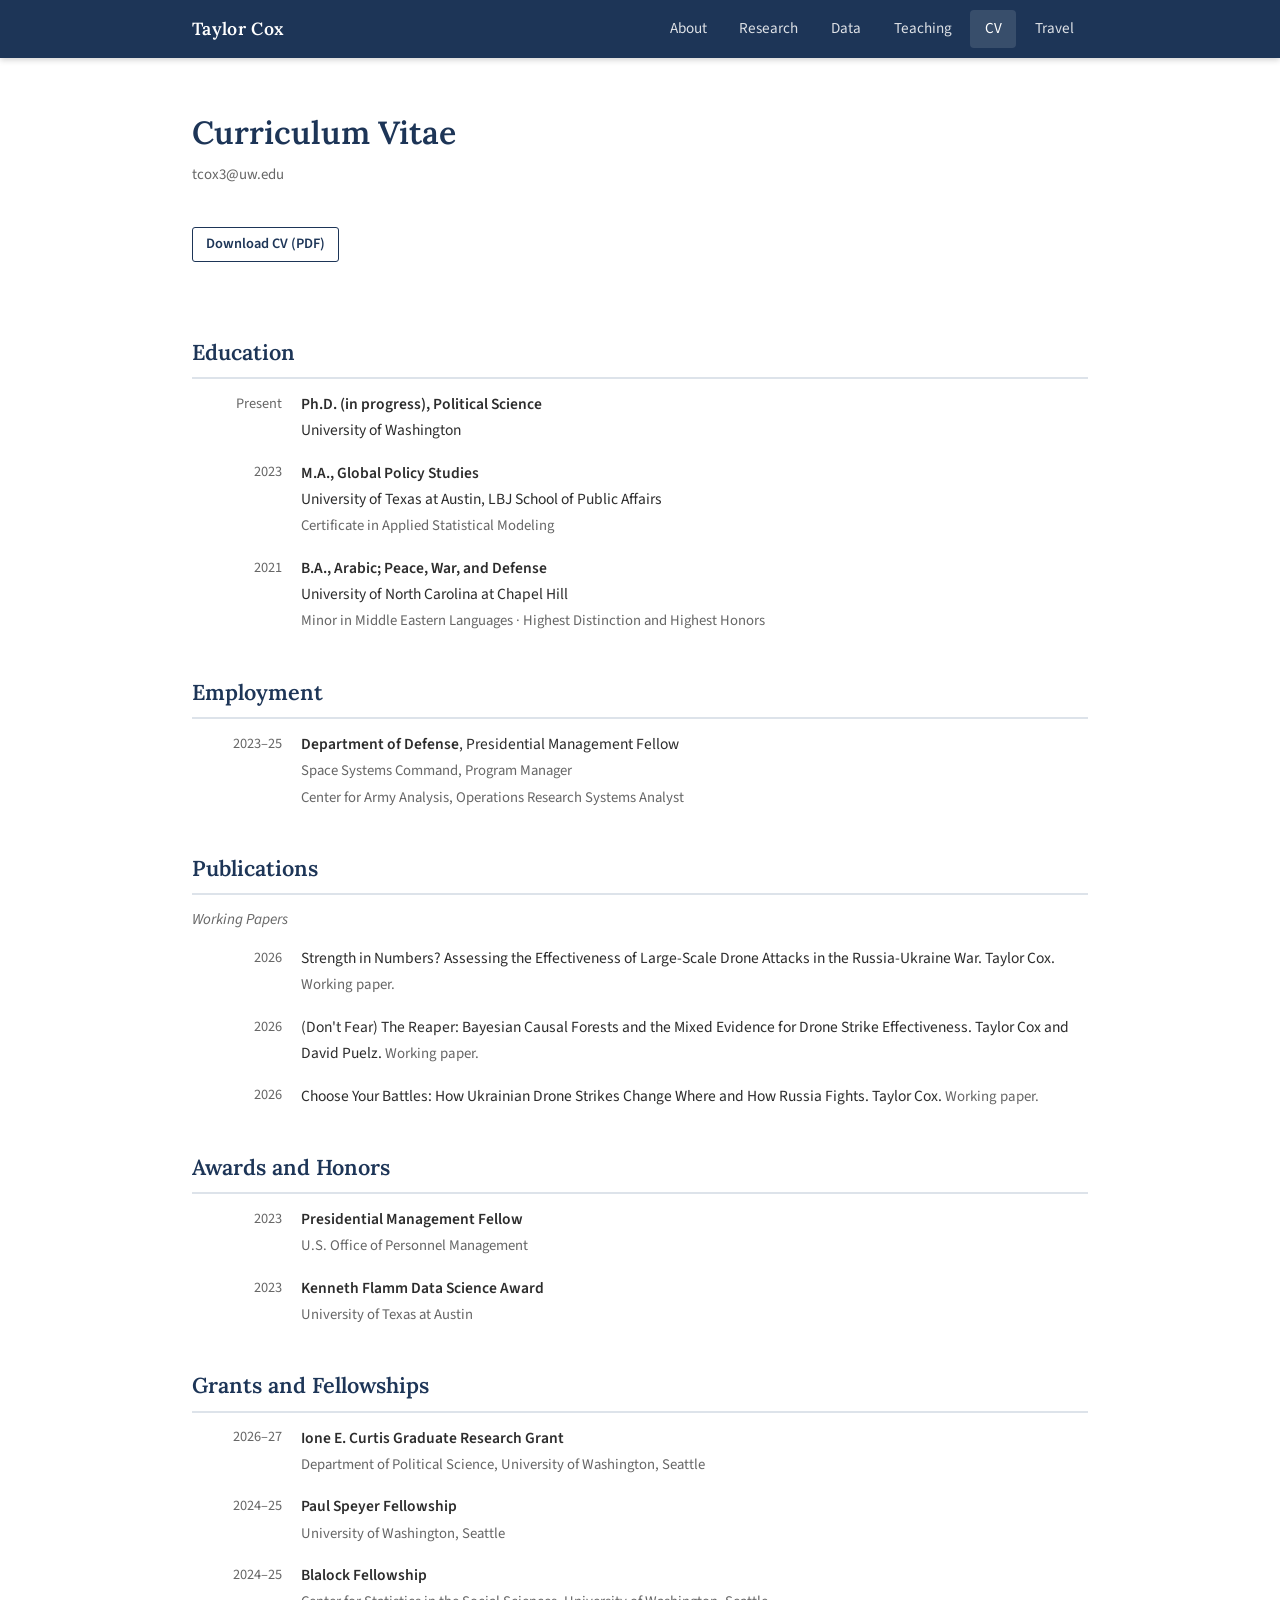
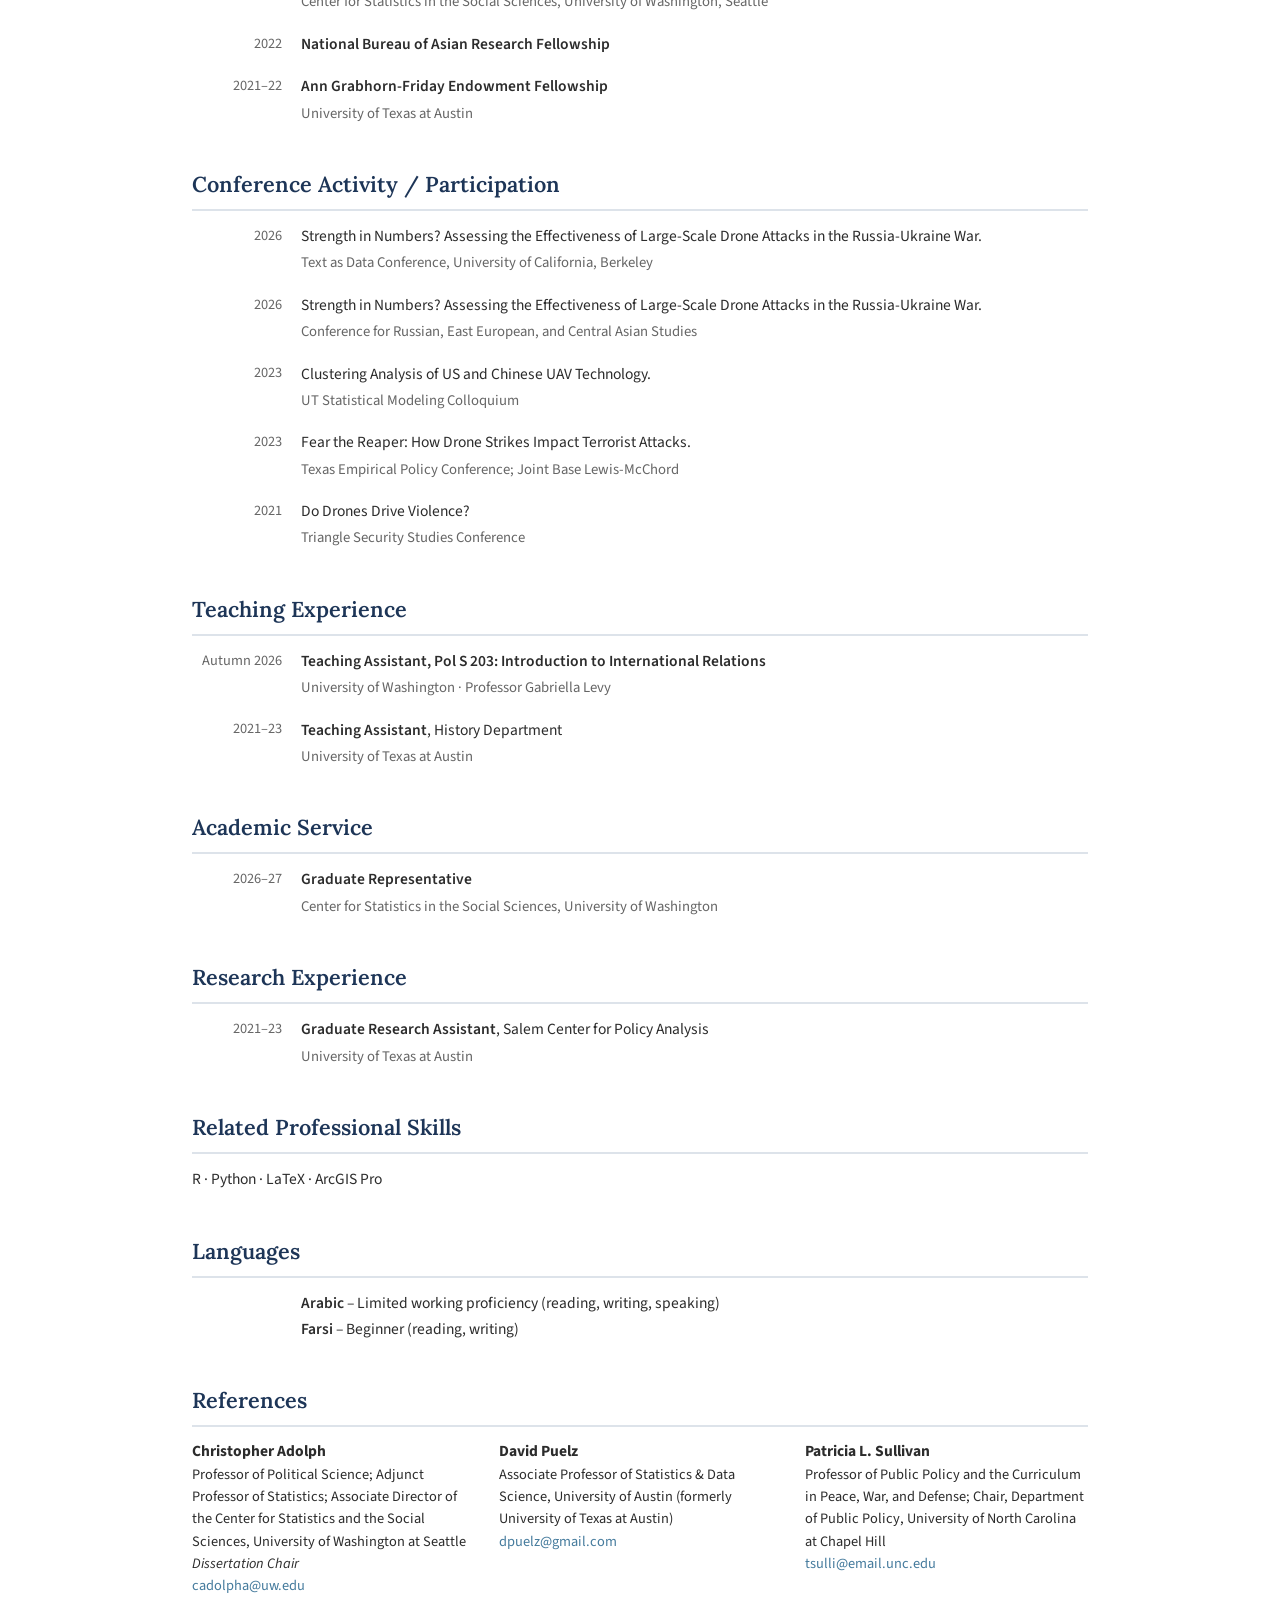
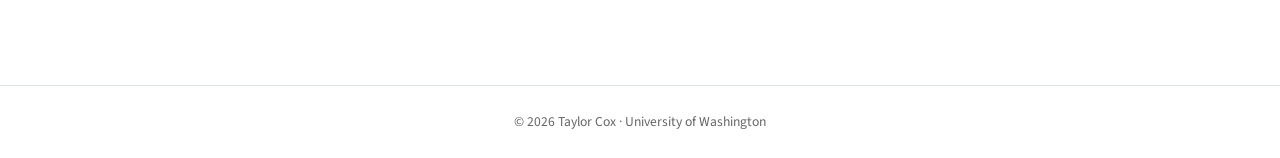
==== commit 6eeae5b7: "Refine CV, data, and travel content" ====
--- a/cv.html
+++ b/cv.html
@@ -230,7 +230,7 @@
         <div class="cv-year">Autumn 2026</div>
         <div class="cv-body">
           <strong>Teaching Assistant, Pol S 203: Introduction to International Relations</strong><br />
-          <span class="cv-sub">University of Washington &middot; Professor Gabriella Levy Levy</span>
+          <span class="cv-sub">University of Washington &middot; Professor Gabriella Levy</span>
         </div>
       </div>
 
@@ -291,6 +291,15 @@
     <div class="cv-section">
       <h2>References</h2>
       <div class="cv-refs">
+
+        <div class="cv-ref-entry">
+          <strong>Christopher Adolph</strong>
+          Professor of Political Science; Adjunct Professor of Statistics;
+          Associate Director of the Center for Statistics and the Social Sciences,
+          University of Washington at Seattle<br />
+          <em>Dissertation Chair</em><br />
+          <a href="mailto:cadolpha@uw.edu">cadolpha@uw.edu</a>
+        </div>
 
         <div class="cv-ref-entry">
           <strong>David Puelz</strong>
@@ -300,14 +309,6 @@
         </div>
 
         <div class="cv-ref-entry">
-          <strong>Christopher Adolph</strong>
-          Professor of Political Science; Adjunct Professor of Statistics;
-          Associate Director of the Center for Statistics and the Social Sciences,
-          University of Washington at Seattle<br />
-          <a href="mailto:cadolpha@uw.edu">cadolpha@uw.edu</a>
-        </div>
-
-        <div class="cv-ref-entry">
           <strong>Patricia L. Sullivan</strong>
           Professor of Public Policy and the Curriculum in Peace, War, and Defense;
           Chair, Department of Public Policy, University of North Carolina at Chapel Hill<br />
--- a/style.css
+++ b/style.css
@@ -222,6 +222,8 @@
   margin-top: 0.5rem;
   margin-bottom: 0.6rem;
 }
+.data-introduction { display: block; text-align: center; }
+.data-introduction .paper-abstract { max-width: 760px; margin: 0.5rem auto 0.8rem; }
 
 .paper-abstract-toggle { margin-top: 0.6rem; }
 .paper-abstract-toggle summary {
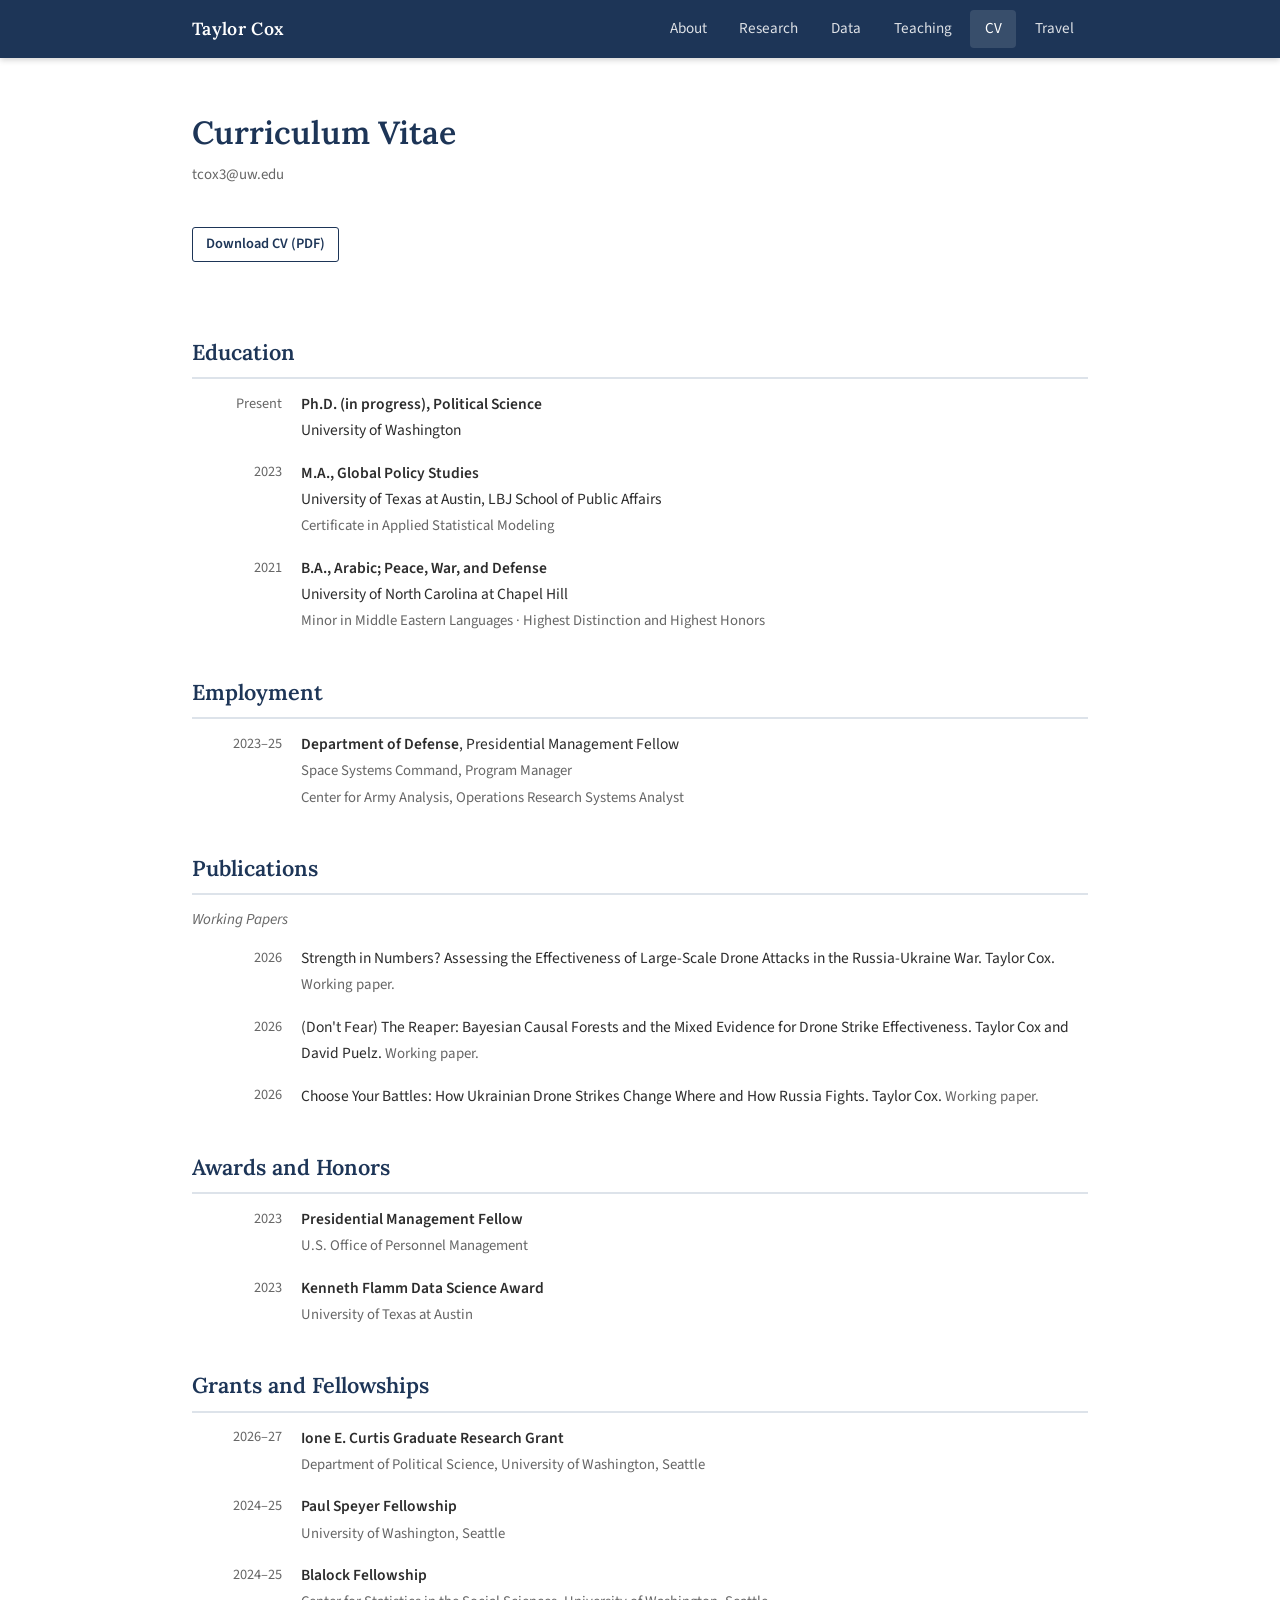
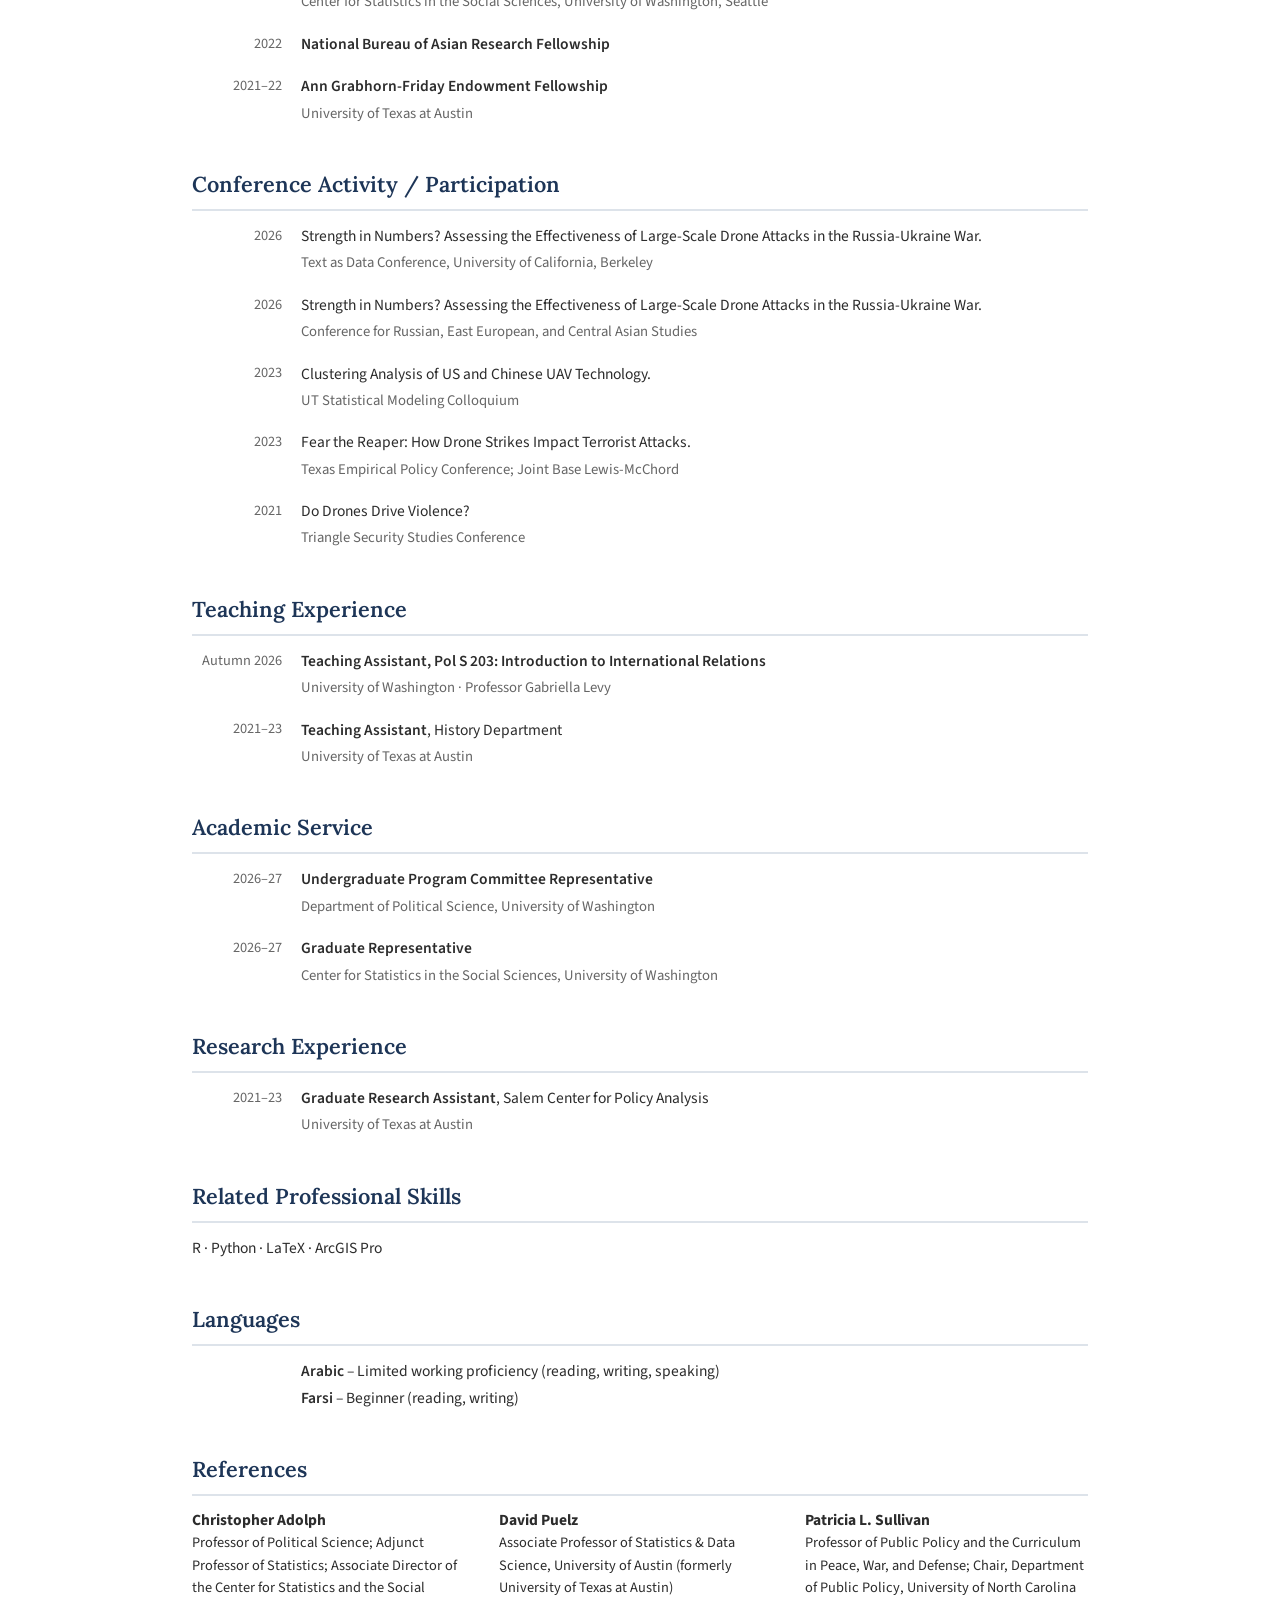
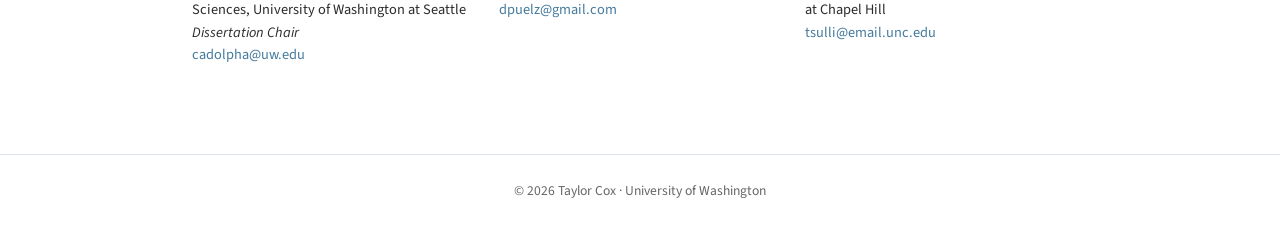
==== commit 03805840: "Add undergraduate program committee service to CV Co-authored-by: Copilot <223556219+Copilot@users.n" ====
--- a/cv.html
+++ b/cv.html
@@ -250,6 +250,14 @@
       <div class="cv-entry">
         <div class="cv-year">2026&ndash;27</div>
         <div class="cv-body">
+          <strong>Undergraduate Program Committee Representative</strong><br />
+          <span class="cv-sub">Department of Political Science, University of Washington</span>
+        </div>
+      </div>
+
+      <div class="cv-entry">
+        <div class="cv-year">2026&ndash;27</div>
+        <div class="cv-body">
           <strong>Graduate Representative</strong><br />
           <span class="cv-sub">Center for Statistics in the Social Sciences, University of Washington</span>
         </div>
--- a/style.css
+++ b/style.css
@@ -222,8 +222,13 @@
   margin-top: 0.5rem;
   margin-bottom: 0.6rem;
 }
-.data-introduction { display: block; text-align: center; }
-.data-introduction .paper-abstract { max-width: 760px; margin: 0.5rem auto 0.8rem; }
+.data-introduction {
+  max-width: 760px;
+  margin: 0.5rem auto 2rem;
+  text-align: center;
+}
+.data-introduction .paper-abstract { margin: 0; }
+.data-introduction .paper-status { margin-top: 1rem; }
 
 .paper-abstract-toggle { margin-top: 0.6rem; }
 .paper-abstract-toggle summary {
